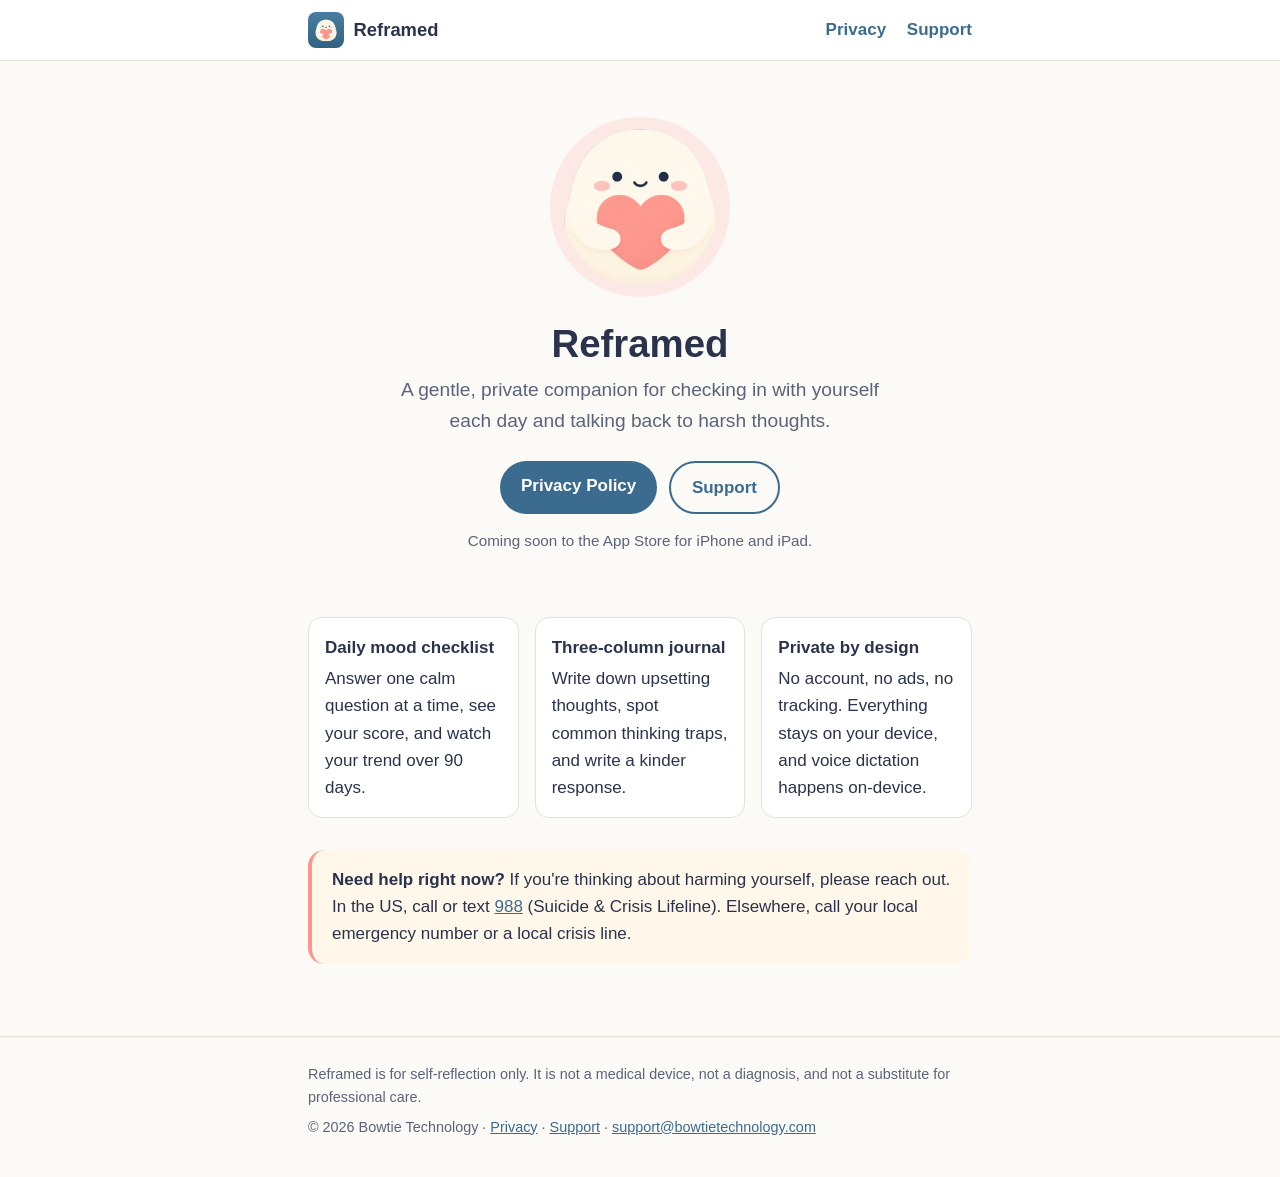
==== index.html @ 7ae002f9 "Add Reframed landing, privacy, and support pages" ====
<!doctype html>
<html lang="en">
<head>
  <meta charset="utf-8">
  <meta name="viewport" content="width=device-width, initial-scale=1">
  <title>Reframed: Mood &amp; Thoughts</title>
  <meta name="description" content="Reframed is a gentle, private self-help app for daily mood check-ins and a three-column thought journal. No account, no tracking, everything stays on your device.">
  <meta name="referrer" content="no-referrer">
  <link rel="icon" type="image/png" href="favicon.png">
  <link rel="apple-touch-icon" href="apple-touch-icon.png">
  <link rel="stylesheet" href="assets/style.css">
</head>
<body>
  <a class="skip" href="#main">Skip to content</a>
  <header class="site">
    <div class="inner">
      <a class="brand" href="./"><img src="assets/app-icon.png" alt="">Reframed</a>
      <nav class="site" aria-label="Main">
        <a href="privacy/">Privacy</a>
        <a href="support/">Support</a>
      </nav>
    </div>
  </header>

  <main id="main">
    <section class="hero">
      <img class="mascot" src="assets/mascot-256.png" width="180" height="180" alt="Heart Hugger, a soft cream character hugging a coral heart">
      <h1>Reframed</h1>
      <p class="tagline">A gentle, private companion for checking in with yourself each day and talking back to harsh thoughts.</p>
      <div class="buttons">
        <a class="button" href="privacy/">Privacy Policy</a>
        <a class="button secondary" href="support/">Support</a>
      </div>
      <p class="coming-soon">Coming soon to the App Store for iPhone and iPad.</p>
    </section>

    <ul class="features">
      <li><strong>Daily mood checklist</strong>Answer one calm question at a time, see your score, and watch your trend over 90 days.</li>
      <li><strong>Three-column journal</strong>Write down upsetting thoughts, spot common thinking traps, and write a kinder response.</li>
      <li><strong>Private by design</strong>No account, no ads, no tracking. Everything stays on your device, and voice dictation happens on-device.</li>
    </ul>

    <div class="card crisis">
      <p><strong>Need help right now?</strong> If you're thinking about harming yourself, please reach out. In the US, call or text <a href="tel:988">988</a> (Suicide &amp; Crisis Lifeline). Elsewhere, call your local emergency number or a local crisis line.</p>
    </div>
  </main>

  <footer class="site">
    <div class="inner">
      <p>Reframed is for self-reflection only. It is not a medical device, not a diagnosis, and not a substitute for professional care.</p>
      <p>&copy; 2026 Bowtie Technology &middot; <a href="privacy/">Privacy</a> &middot; <a href="support/">Support</a> &middot; <a href="mailto:support@bowtietechnology.com">support@bowtietechnology.com</a></p>
    </div>
  </footer>
</body>
</html>
---- assets/style.css ----
:root {
  --blue: #3B6B8F;
  --coral: #FC978D;
  --cream: #FFF7EA;
  --ink: #2A334B;
  --bg: #FBFAF7;
  --surface: #FFFFFF;
  --text: #2A334B;
  --muted: #5B6478;
  --border: #E6E1D8;
  --link: #3B6B8F;
  --halo: rgba(252, 151, 141, 0.18);
  color-scheme: light dark;
}

@media (prefers-color-scheme: dark) {
  :root {
    --blue: #739EB5;
    --coral: #F4A59C;
    --cream: #3B342C;
    --bg: #15181F;
    --surface: #1E222B;
    --text: #EDEAE4;
    --muted: #A9AFBC;
    --border: #2F3440;
    --link: #8DB6CC;
    --halo: rgba(244, 165, 156, 0.18);
  }
}

* { box-sizing: border-box; }

html { -webkit-text-size-adjust: 100%; }

body {
  margin: 0;
  background: var(--bg);
  color: var(--text);
  font-family: -apple-system, BlinkMacSystemFont, "Segoe UI", Roboto, "Helvetica Neue", Arial, sans-serif;
  font-size: 17px;
  line-height: 1.6;
}

a { color: var(--link); }
a:hover { text-decoration-thickness: 2px; }

.skip {
  position: absolute;
  left: -9999px;
}
.skip:focus { left: 1rem; top: 1rem; background: var(--surface); padding: .5rem 1rem; }

header.site {
  border-bottom: 1px solid var(--border);
  background: var(--surface);
}

header.site .inner,
main,
footer.site .inner {
  max-width: 44rem;
  margin: 0 auto;
  padding: 0 1.25rem;
}

header.site .inner {
  display: flex;
  align-items: center;
  justify-content: space-between;
  gap: 1rem;
  padding-top: .75rem;
  padding-bottom: .75rem;
  flex-wrap: wrap;
}

.brand {
  display: flex;
  align-items: center;
  gap: .6rem;
  font-weight: 700;
  font-size: 1.15rem;
  color: var(--text);
  text-decoration: none;
}
.brand img { width: 36px; height: 36px; border-radius: 8px; }

nav.site a {
  margin-left: 1rem;
  text-decoration: none;
  font-weight: 600;
}
nav.site a:first-child { margin-left: 0; }
nav.site a[aria-current="page"] { text-decoration: underline; }

main { padding-top: 2rem; padding-bottom: 3rem; }

h1 { font-size: 2rem; line-height: 1.2; margin: 0 0 .5rem; }
h2 { font-size: 1.3rem; margin: 2rem 0 .5rem; }
h3 { font-size: 1.05rem; margin: 1.5rem 0 .25rem; }

.meta { color: var(--muted); font-size: .95rem; margin-top: 0; }

.hero { text-align: center; padding: 1.5rem 0 1rem; }
.hero .mascot {
  width: 180px;
  height: 180px;
  border-radius: 50%;
  background: var(--halo);
  padding: 12px;
}
.hero h1 { font-size: 2.4rem; margin-top: 1rem; }
.hero .tagline { font-size: 1.2rem; color: var(--muted); margin: 0 auto 1.5rem; max-width: 32rem; }

.buttons { display: flex; gap: .75rem; justify-content: center; flex-wrap: wrap; }
.button {
  display: inline-block;
  padding: .7rem 1.3rem;
  border-radius: 999px;
  background: var(--blue);
  color: #fff;
  font-weight: 600;
  text-decoration: none;
}
.button.secondary {
  background: transparent;
  color: var(--link);
  border: 2px solid var(--blue);
}
@media (prefers-color-scheme: dark) {
  .button { color: #15181F; }
}

.card {
  background: var(--cream);
  border-radius: 16px;
  padding: 1rem 1.25rem;
  margin: 1.5rem 0;
}
.card p:first-child, .card h2:first-child { margin-top: 0; }
.card p:last-child { margin-bottom: 0; }

.crisis {
  border-left: 4px solid var(--coral);
}

.features { list-style: none; padding: 0; display: grid; gap: 1rem; margin: 2rem 0; }
@media (min-width: 40rem) { .features { grid-template-columns: repeat(3, 1fr); } }
.features li {
  background: var(--surface);
  border: 1px solid var(--border);
  border-radius: 14px;
  padding: 1rem;
}
.features strong { display: block; margin-bottom: .25rem; }

.coming-soon { color: var(--muted); font-size: .95rem; text-align: center; }

footer.site {
  border-top: 1px solid var(--border);
  color: var(--muted);
  font-size: .9rem;
}
footer.site .inner { padding-top: 1.25rem; padding-bottom: 2rem; }
footer.site p { margin: .4rem 0; }
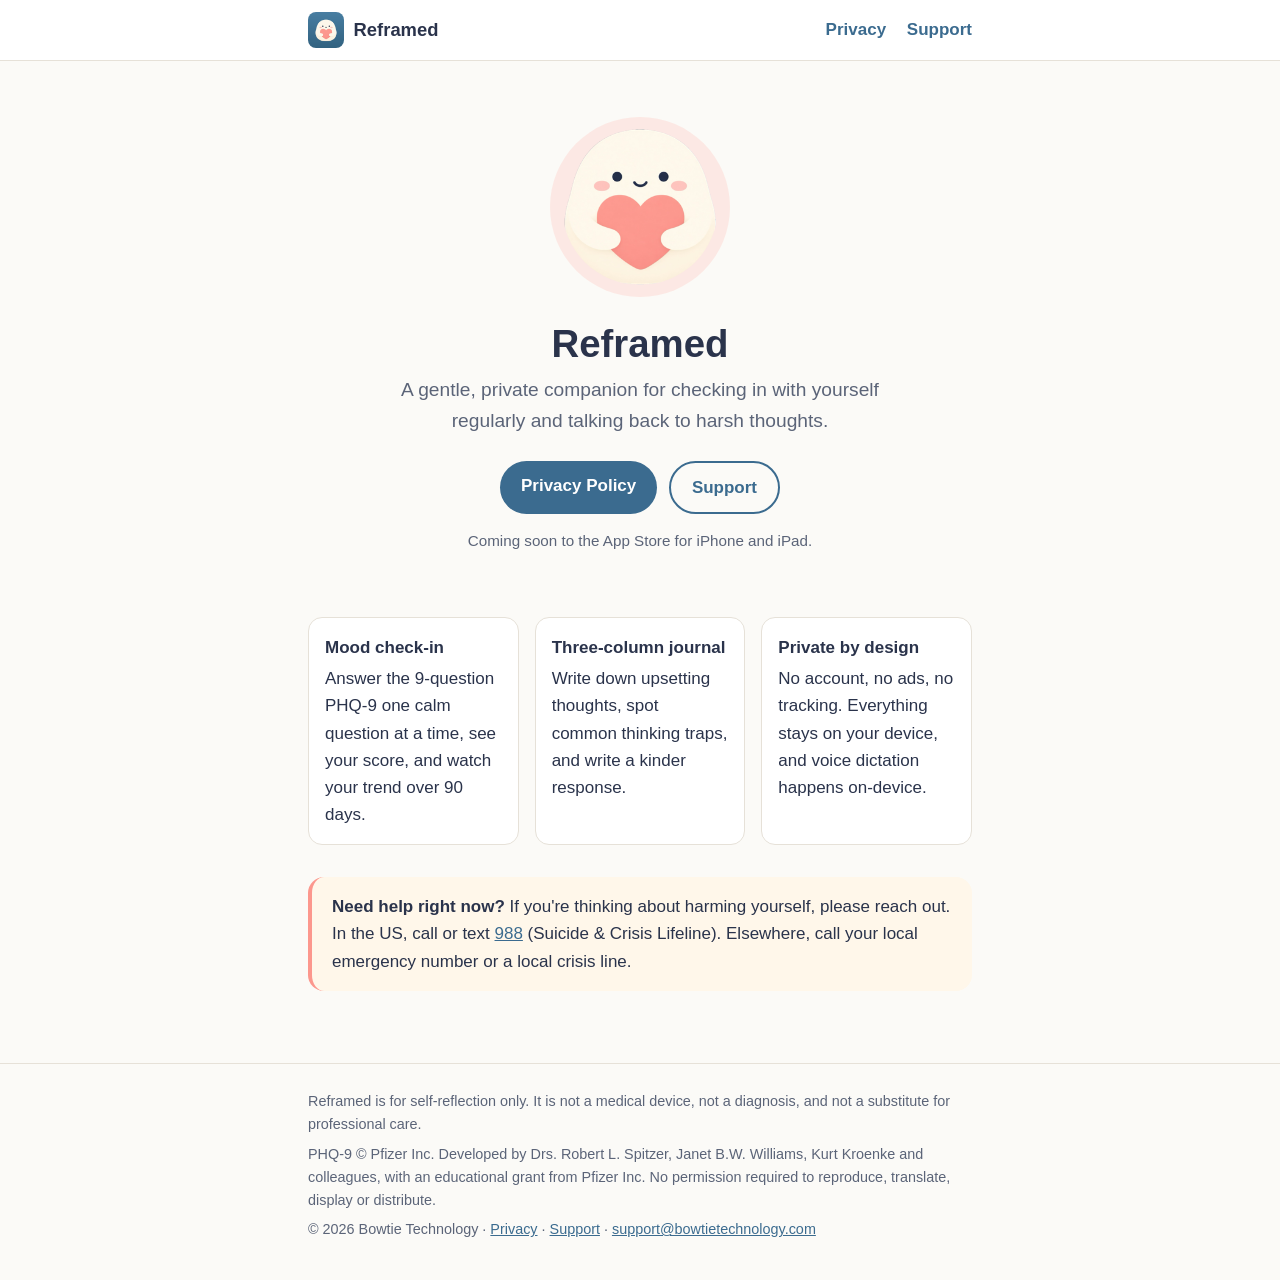
==== commit b362144c: "Describe the PHQ-9 mood check-in Reframed 1.0 (2) replaces the 25-item checklist with the PHQ-9. Upd" ====
--- a/index.html
+++ b/index.html
@@ -4,7 +4,7 @@
   <meta charset="utf-8">
   <meta name="viewport" content="width=device-width, initial-scale=1">
   <title>Reframed: Mood &amp; Thoughts</title>
-  <meta name="description" content="Reframed is a gentle, private self-help app for daily mood check-ins and a three-column thought journal. No account, no tracking, everything stays on your device.">
+  <meta name="description" content="Reframed is a gentle, private self-help app for PHQ-9 mood check-ins and a three-column thought journal. No account, no tracking, everything stays on your device.">
   <meta name="referrer" content="no-referrer">
   <link rel="icon" type="image/png" href="favicon.png">
   <link rel="apple-touch-icon" href="apple-touch-icon.png">
@@ -26,7 +26,7 @@
     <section class="hero">
       <img class="mascot" src="assets/mascot-256.png" width="180" height="180" alt="Heart Hugger, a soft cream character hugging a coral heart">
       <h1>Reframed</h1>
-      <p class="tagline">A gentle, private companion for checking in with yourself each day and talking back to harsh thoughts.</p>
+      <p class="tagline">A gentle, private companion for checking in with yourself regularly and talking back to harsh thoughts.</p>
       <div class="buttons">
         <a class="button" href="privacy/">Privacy Policy</a>
         <a class="button secondary" href="support/">Support</a>
@@ -35,7 +35,7 @@
     </section>
 
     <ul class="features">
-      <li><strong>Daily mood checklist</strong>Answer one calm question at a time, see your score, and watch your trend over 90 days.</li>
+      <li><strong>Mood check-in</strong>Answer the 9-question PHQ-9 one calm question at a time, see your score, and watch your trend over 90 days.</li>
       <li><strong>Three-column journal</strong>Write down upsetting thoughts, spot common thinking traps, and write a kinder response.</li>
       <li><strong>Private by design</strong>No account, no ads, no tracking. Everything stays on your device, and voice dictation happens on-device.</li>
     </ul>
@@ -48,6 +48,7 @@
   <footer class="site">
     <div class="inner">
       <p>Reframed is for self-reflection only. It is not a medical device, not a diagnosis, and not a substitute for professional care.</p>
+      <p>PHQ-9 &copy; Pfizer Inc. Developed by Drs. Robert L. Spitzer, Janet B.W. Williams, Kurt Kroenke and colleagues, with an educational grant from Pfizer Inc. No permission required to reproduce, translate, display or distribute.</p>
       <p>&copy; 2026 Bowtie Technology &middot; <a href="privacy/">Privacy</a> &middot; <a href="support/">Support</a> &middot; <a href="mailto:support@bowtietechnology.com">support@bowtietechnology.com</a></p>
     </div>
   </footer>
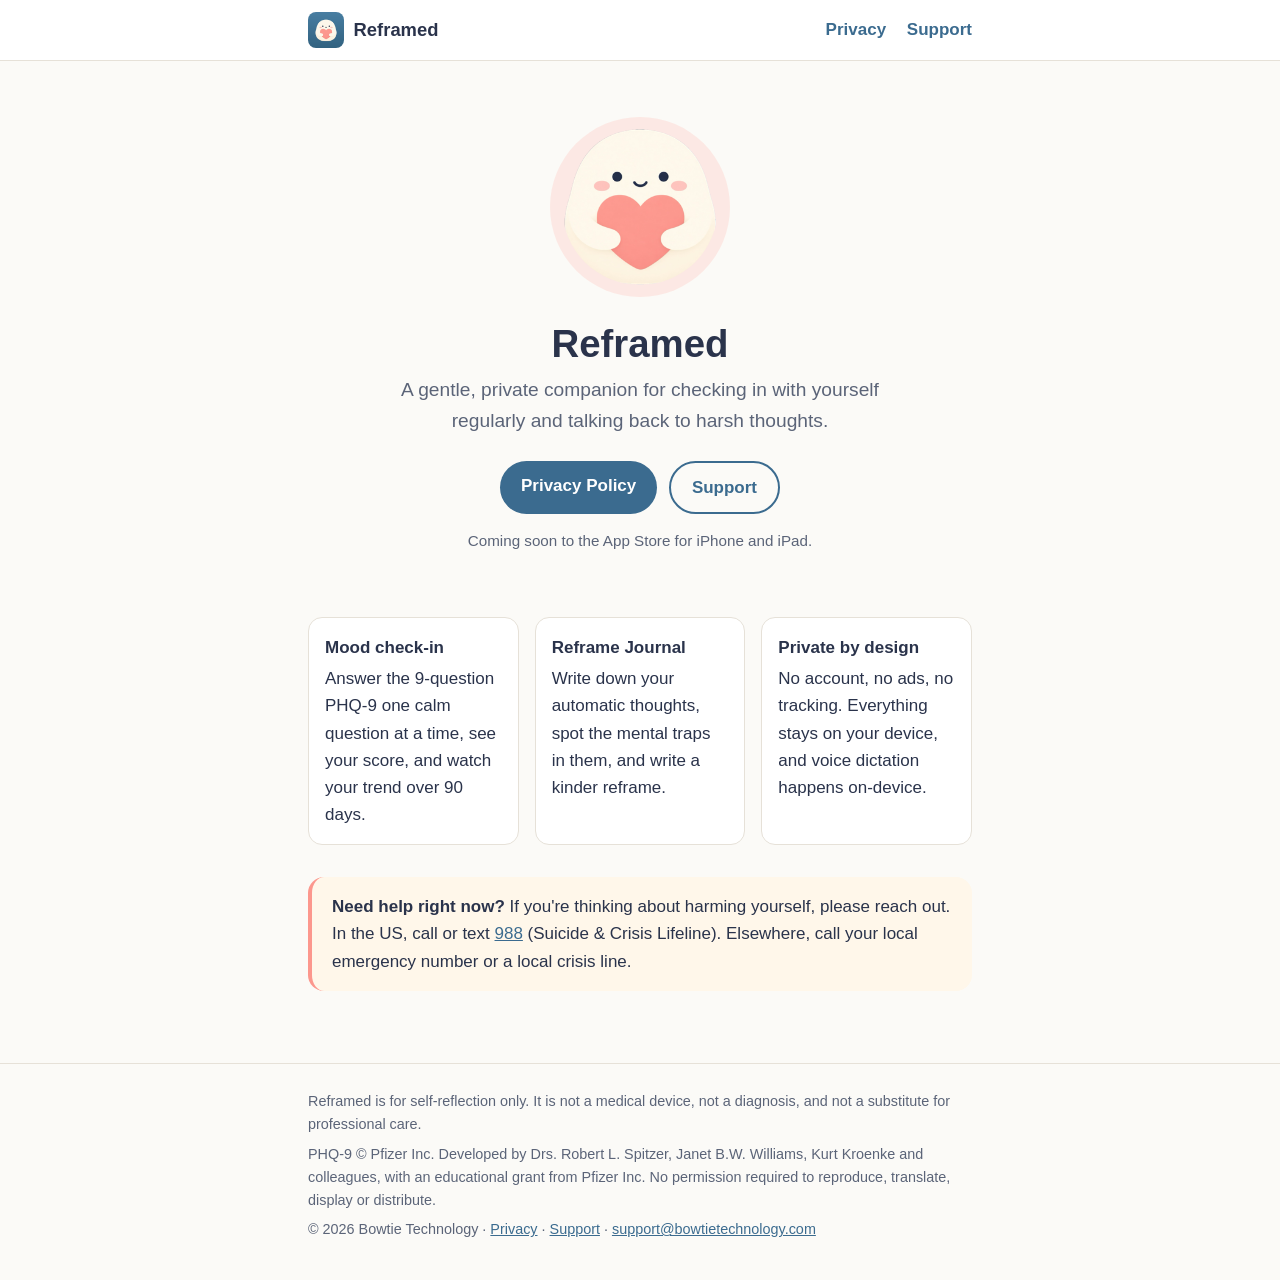
==== commit fc4ae918: "Describe the Reframe Journal and mental traps" ====
--- a/index.html
+++ b/index.html
@@ -4,7 +4,7 @@
   <meta charset="utf-8">
   <meta name="viewport" content="width=device-width, initial-scale=1">
   <title>Reframed: Mood &amp; Thoughts</title>
-  <meta name="description" content="Reframed is a gentle, private self-help app for PHQ-9 mood check-ins and a three-column thought journal. No account, no tracking, everything stays on your device.">
+  <meta name="description" content="Reframed is a gentle, private self-help app for PHQ-9 mood check-ins and a Reframe Journal for working through unkind thoughts. No account, no tracking, everything stays on your device.">
   <meta name="referrer" content="no-referrer">
   <link rel="icon" type="image/png" href="favicon.png">
   <link rel="apple-touch-icon" href="apple-touch-icon.png">
@@ -36,7 +36,7 @@
 
     <ul class="features">
       <li><strong>Mood check-in</strong>Answer the 9-question PHQ-9 one calm question at a time, see your score, and watch your trend over 90 days.</li>
-      <li><strong>Three-column journal</strong>Write down upsetting thoughts, spot common thinking traps, and write a kinder response.</li>
+      <li><strong>Reframe Journal</strong>Write down your automatic thoughts, spot the mental traps in them, and write a kinder reframe.</li>
       <li><strong>Private by design</strong>No account, no ads, no tracking. Everything stays on your device, and voice dictation happens on-device.</li>
     </ul>
 
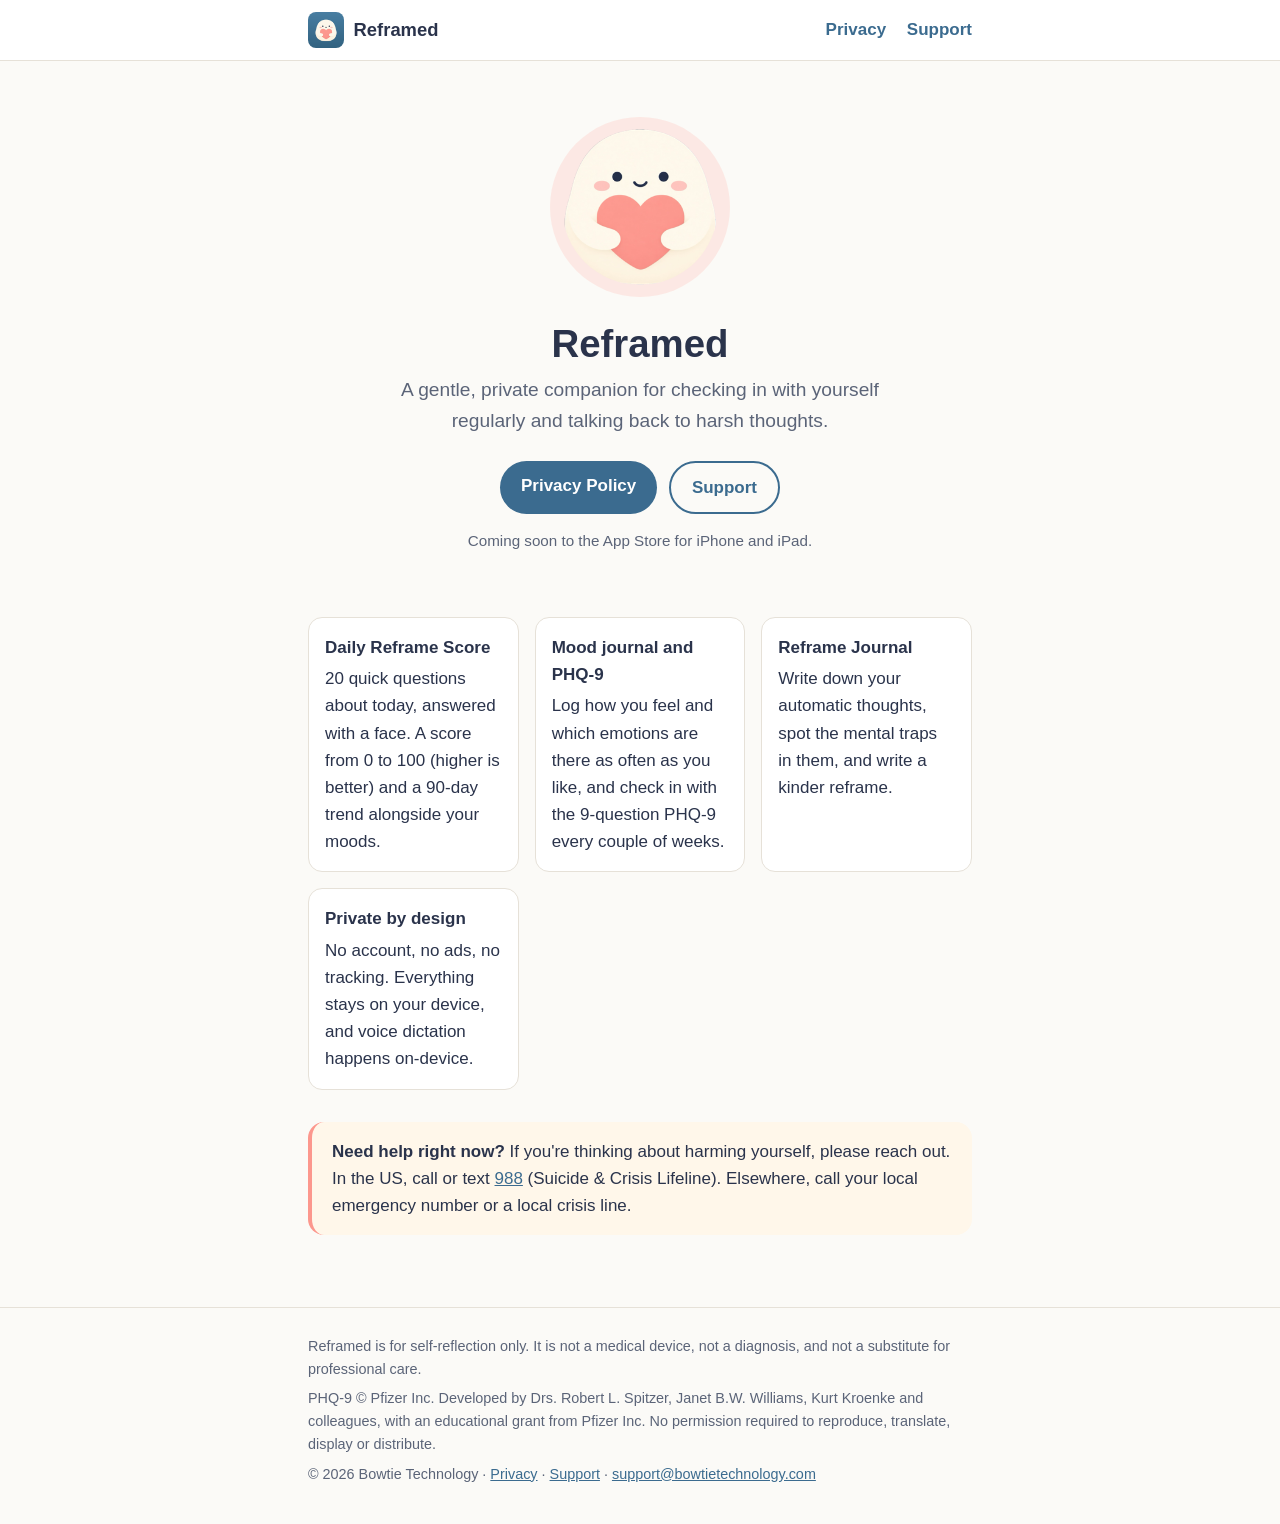
==== commit 0807953e: "Describe the Daily Reframe Score, mood journal, and current data stored on device" ====
--- a/index.html
+++ b/index.html
@@ -4,7 +4,7 @@
   <meta charset="utf-8">
   <meta name="viewport" content="width=device-width, initial-scale=1">
   <title>Reframed: Mood &amp; Thoughts</title>
-  <meta name="description" content="Reframed is a gentle, private self-help app for PHQ-9 mood check-ins and a Reframe Journal for working through unkind thoughts. No account, no tracking, everything stays on your device.">
+  <meta name="description" content="Reframed is a gentle, private self-help app with a Daily Reframe Score, a mood journal, PHQ-9 check-ins, and a Reframe Journal for working through unkind thoughts. No account, no tracking, everything stays on your device.">
   <meta name="referrer" content="no-referrer">
   <link rel="icon" type="image/png" href="favicon.png">
   <link rel="apple-touch-icon" href="apple-touch-icon.png">
@@ -35,7 +35,8 @@
     </section>
 
     <ul class="features">
-      <li><strong>Mood check-in</strong>Answer the 9-question PHQ-9 one calm question at a time, see your score, and watch your trend over 90 days.</li>
+      <li><strong>Daily Reframe Score</strong>20 quick questions about today, answered with a face. A score from 0 to 100 (higher is better) and a 90-day trend alongside your moods.</li>
+      <li><strong>Mood journal and PHQ-9</strong>Log how you feel and which emotions are there as often as you like, and check in with the 9-question PHQ-9 every couple of weeks.</li>
       <li><strong>Reframe Journal</strong>Write down your automatic thoughts, spot the mental traps in them, and write a kinder reframe.</li>
       <li><strong>Private by design</strong>No account, no ads, no tracking. Everything stays on your device, and voice dictation happens on-device.</li>
     </ul>
